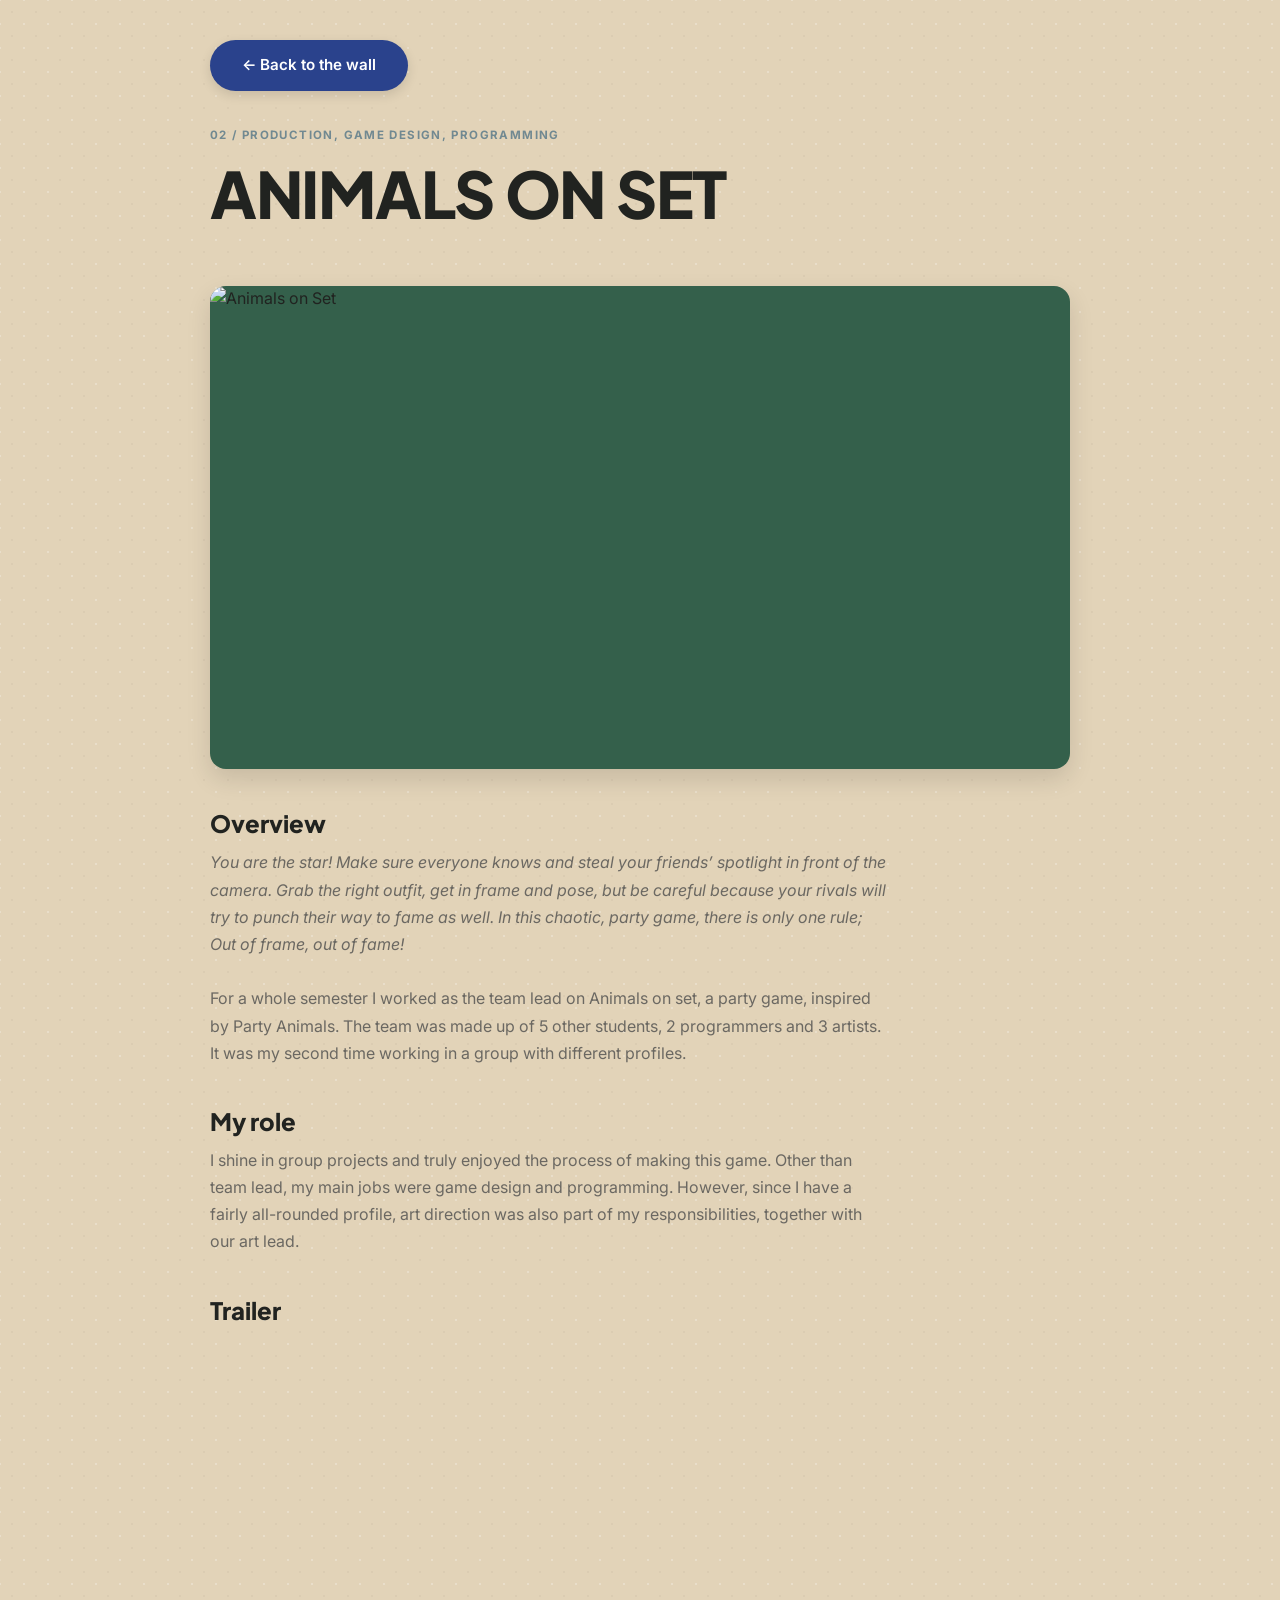
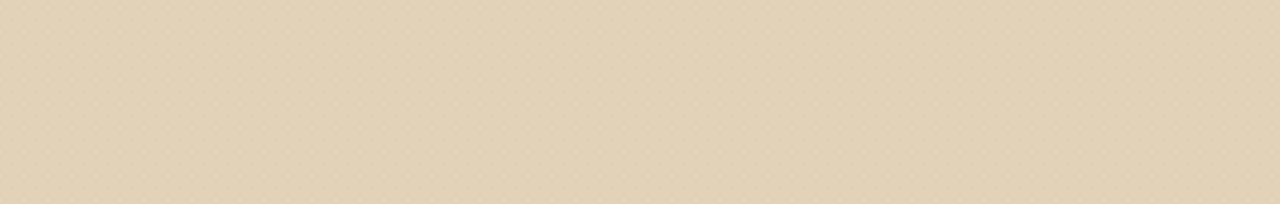
==== animals-on-set.html @ 24623821 "second commit" ====
<!DOCTYPE html>
<html lang="en">
<head>
  <meta charset="UTF-8" />
  <meta name="viewport" content="width=device-width, initial-scale=1.0" />
  <title>ANIMALS ON SET — Nand Kalhofer</title>
  <link rel="preconnect" href="https://fonts.googleapis.com">
  <link rel="preconnect" href="https://fonts.gstatic.com" crossorigin>
  <link href="https://fonts.googleapis.com/css2?family=Inter:wght@400;500;600&family=Plus+Jakarta+Sans:wght@700;800&display=swap" rel="stylesheet">
  <link rel="stylesheet" href="Style.css" />
</head>
<body>
  <main class="main-wrapper project-page">
    <a href="climbing_wall_game_dev_portfolio.html#projects" class="btn btn-teal">&larr; Back to the wall</a>

    <header>
      <span class="section-tag">02 / Production, Game Design, Programming</span>
      <h1 class="hero-title">ANIMALS ON SET</h1>
    </header>

    <div class="page-banner banner-darkgreen">
      <img src="images/AnimalsOnSet_Screenshots/Group13_AnimalsOnSet_02.png" alt="Animals on Set" class="project-img" />
    </div>

    <section class="page-block">
      <h2>Overview</h2>
      <p>
        <i>You are the star! Make sure everyone knows and steal your friends’ spotlight in front of the camera. Grab the right outfit, get in frame and pose, but be careful because your rivals will try to punch their way to fame as well. In this chaotic, party game, there is only one rule; Out of frame, out of fame!</i>
      </p>
      <p><br>For a whole semester I worked as the team lead on Animals on set, a party game, inspired by Party Animals. The team was made up of 5 other students, 2 programmers and 3 artists. It was my second time working in a group with different profiles. </p>
    </section>

    <section class="page-block">
      <h2>My role</h2>
      <p>I shine in group projects and truly enjoyed the process of making this game. Other than team lead, my main jobs were game design and programming. However, since I have a fairly all-rounded profile, art direction was also part of my responsibilities, together with our art lead.</p>
    </section>

    <section class="page-block">
      <h2>Trailer</h2>
      <iframe class="page-video"
        src="https://www.youtube.com/embed/2S03v75N4dM"
        title="ANIMALS ON SET trailer" loading="lazy" allowfullscreen>
      </iframe>
    </section>
  </main>
</body>
</html>
---- Style.css ----
/* ==========================================================================
RESET & CRITICAL SCROLLING FIXES
========================================================================== */

*{
box-sizing: border-box;
margin: 0;
padding: 0;
}

:root {
--bg-color: #E2D3B8;          /* Warm bouldering wall tan background */
--card-bg: rgba(155, 187, 151, 0.5);        /* Off-white paper card color */
--text-primary: #212320;       /* Dark charcoal for high contrast headers */
--text-muted: #6B6862;         /* Muted brown/gray for body text */
--green-hold: #3D7058;        /* Green hold color */
--teal-button: #2a428c;      /* Muted blue/teal action color */
--orange-button: #D86B56;     /* Muted coral orange accent */

/* ROUTE COLOURS: change a route's colour here and it updates everywhere it is used
   (route picker hold, side holds, project cards) */
--route-start:    #212320;   /* Start    (black) */
--route-about:    #2a428c;   /* About    (blue)  */
--route-projects: #3D7058;   /* Projects (green) */
--route-contact:  #D86B56;   /* Contact  (coral) */
--font-heading: 'Plus Jakarta Sans', -apple-system, sans-serif;
--font-body: 'Inter', -apple-system, sans-serif;
}

/* Ensure full natural page scrolling */
html, body {
min-height: 100%;
height: auto !important;
overflow-x: hidden;
overflow-y: auto !important;
background-color: var(--bg-color);
color: var(--text-primary);
font-family: var(--font-body);
line-height: 1.5;
scroll-behavior: smooth;
}

/* Subtle texture pattern */
body {
background-image:
radial-gradient(rgba(0, 0, 0, 0.03) 1px, transparent 0),
radial-gradient(rgba(255, 255, 255, 0.25) 1px, transparent 0);
background-size: 24px 24px;
background-position: 0 0, 12px 12px;
}

.main-wrapper {
max-width: 900px;
margin: 0 auto;
padding: 40px 20px 80px;
display: flex;
flex-direction: column;
gap: 80px;
}

/* ==========================================================================
TYPOGRAPHY & BUTTONS
========================================================================== */
.section-tag {
display: block;
font-family: var(--font-body);
font-size: 0.72rem;
font-weight: 700;
letter-spacing: 0.12em;
text-transform: uppercase;
color: #718991;
margin-bottom: 0.8rem;
}

.section-tag-orange {
color: var(--orange-button);
}

.btn {
display: inline-block;
padding: 14px 32px;
border-radius: 30px;
font-family: var(--font-body);
font-size: 0.95rem;
font-weight: 600;
text-decoration: none;
color: #FFFFFF;
box-shadow: 0 4px 12px rgba(0,0,0,0.12);
transition: transform 0.2s ease, box-shadow 0.2s ease, background-color 0.2s ease;
cursor: pointer;
border: none;
}

.btn-teal {
background-color: var(--teal-button);
}

.btn-teal:hover {
background-color: #4C7782;
transform: translateY(-2px);
box-shadow: 0 6px 16px rgba(0,0,0,0.18);
}

.btn-orange {
background-color: var(--orange-button);
}

.btn-orange:hover {
background-color: #C25743;
transform: translateY(-2px);
box-shadow: 0 6px 16px rgba(0,0,0,0.18);
}

/* ==========================================================================
STICKY ROUTE SELECTOR
========================================================================== */
.route-selector {
position: fixed;
top: 24px;
right: 24px;
background-color: rgba(245, 239, 235, 0.95);
backdrop-filter: blur(8px);
border-radius: 12px;
padding: 16px 20px;
box-shadow: 0 10px 25px rgba(0,0,0,0.1);
z-index: 100;
width: 175px;
border: 1px solid rgba(0,0,0,0.06);
}

.route-header {
font-family: var(--font-heading);
font-size: 0.95rem;
font-weight: 800;
margin-bottom: 12px;
color: var(--text-primary);
}

.route-list {
list-style: none;
}

/* Active chapter item styling */
.route-item {
  display: flex;
  align-items: center;
  gap: 8px;
  font-size: 0.75rem;
  font-weight: 500;
  color: var(--text-muted);
  padding: 6px 10px;
  border-radius: 6px;
  margin-bottom: 4px;
  cursor: pointer;
  transition: all 0.25s ease;
  opacity: 0.5; /* Inactive chapters are dimmed */
}

.route-item:hover {
  opacity: 0.85;
  transform: translateX(3px);
}

.route-item.active {
  opacity: 1;
  font-weight: 700;
  color: var(--text-primary);
  background-color: rgba(0, 0, 0, 0.05); /* Soft highlight box */
  transform: translateX(4px);
}



.route-footer {
font-size: 0.6rem;
font-weight: 700;
letter-spacing: 0.08em;
color: #A09C94;
margin-top: 12px;
border-top: 1px solid #EAE3D9;
padding-top: 8px;
}

/* ==========================================================================
HERO SECTION
========================================================================== */
.hero-section {
padding: 60px 0;
text-align: center;
position: relative;
display: flex;
flex-direction: column;
align-items: center;
border-bottom: 1px solid rgba(0,0,0,0.08);
}

.hero-title {
font-family: var(--font-heading);
font-size: clamp(2.4rem, 5vw, 4rem);
font-weight: 800;
color: var(--text-primary);
max-width: 700px;
line-height: 1.15;
letter-spacing: -0.02em;
margin-bottom: 1.2rem;
}

.hero-subtitle {
font-size: 1.05rem;
color: var(--text-muted);
max-width: 520px;
margin-bottom: 2rem;
line-height: 1.6;
}

.hero-footnote {
font-size: 0.68rem;
font-weight: 700;
letter-spacing: 0.14em;
color: #8B857A;
margin-top: 3rem;
}

/* Floating Holds Positioning */
.hold {
  position: absolute;
  z-index: 2;
}

.hold:hover {
transform: scale(1.1) rotate(5deg);
}

.hold-hero-left {
width: 80px;
height: 80px;
left: 2%;
top: 15%;
transform: rotate(-15deg);
}

.hold-hero-right {
width: 90px;
height: 90px;
right: 2%;
bottom: 15%;
transform: rotate(20deg);
}

/* ==========================================================================
ABOUT SECTION
========================================================================== */

.about-title {
font-family: var(--font-heading);
font-size: clamp(2rem, 4vw, 3.2rem);
font-weight: 800;
color: var(--text-primary);
line-height: 1.15;
margin-bottom: 1.2rem;
letter-spacing: -0.02em;
}

.about-text {
font-size: 1.05rem;
color: var(--text-muted);
line-height: 1.7;
max-width: 680px;
}


/* ==========================================================================
   CHAPTER SECTION & SIDEBAR LAYOUT
   ========================================================================== */
.chapter-section {
  width: 100%;   /* same width for every chapter, so their left edges line up */
  display: flex;
  align-items: flex-start;
  gap: 40px;
  position: relative;
  padding: 80px 40px;
  max-width: 1200px;
  margin: 0 auto;
  border-bottom: 2px solid #D3C4A9;
}

.chapter-sidebar {
  width: 60px;
  flex-shrink: 0;
  position: relative;
  height: 100%;
  
}

.chapter-sticky-wrapper {
  position: sticky;
  top: 80px;
  display: flex;
  flex-direction: column;
  align-items: flex-start;
}

.chapter-num {
  font-family: var(--font-heading);
  font-size: 0.85rem;
  font-weight: 800;
  color: var(--text-primary);
  margin-bottom: 8px;
}

.chapter-vertical-label {
  font-family: var(--font-heading);
  font-size: 1.4rem;
  font-weight: 800;
  color: var(--text-primary);
  writing-mode: vertical-rl;
  -webkit-writing-mode: vertical-rl;
  text-transform: uppercase;
  letter-spacing: 0.1em;
  margin: 0;
  white-space: nowrap;
}

.chapter-content {
  position: relative;
  flex: 1;
  min-width: 0;
}

.hold-about-top {
  position: absolute;
  right: 20px;
  top: 60px;
  width: 80px;
  height: 80px;
  pointer-events: none;
}

/* ==========================================================================
PROJECTS WALL & STAGGERED LAYOUT
========================================================================== */


.projects-title {
font-family: var(--font-heading);
font-size: clamp(2rem, 4vw, 3.2rem);
font-weight: 800;
color: var(--text-primary);
letter-spacing: -0.02em;
}

.wall-grid {
display: flex;
flex-direction: column;
gap: 30px;
}

.grid-row {
display: flex;
width: 100%;
}

.row-start {
justify-content: flex-start;
}

.row-end {
justify-content: flex-end;
}

/* Project Cards */
.project-card {
width: 100%;
max-width: 580px;
background-color: var(--card-bg);
border-radius: 16px;
padding: 22px;
box-shadow: 0 10px 25px rgba(0,0,0,0.08);
cursor: pointer;
transition: transform 0.35s cubic-bezier(0.16, 1, 0.3, 1), box-shadow 0.35s ease;
border: 1px solid rgba(0,0,0,0.04);
}

.project-card:hover {
transform: scale(1.02) translateY(-4px) !important;
box-shadow: 0 18px 35px rgba(0,0,0,0.14);
}

.card-tilt-left {
transform: rotate(-1.5deg);
}

.card-tilt-right {
transform: rotate(1.5deg);
}

.project-banner {
  width: 100%;
  height: auto;
  aspect-ratio: 16 / 9; /* Maintains a consistent aspect ratio */
  border-radius: 8px;
  overflow: hidden; /* Clips image overflow to respect rounded corners */
  background-color: #3D7058; /* Fallback color while image loads */
}

/* Image scaling and fit */
.project-img {
  max-height: 100%; 
  width: auto;
  object-fit: cover; /* Ensures the image fills the banner without stretching */
  display: block;
  transition: transform 0.3s ease;
}

/* Subtle zoom effect when hovering over a card */
.project-card:hover .project-img {
  transform: scale(1.05);
}

.banner-green { background-color: #3D7058; }
.banner-darkgreen { background-color: #34604B; }
.banner-deepgreen { background-color: #2D5442; }
.banner-darkestgreen { background-color: #28493A; }

.banner-text {
font-family: var(--font-heading);
font-size: clamp(1.2rem, 3vw, 1.8rem);
font-weight: 800;
color: #FFFFFF;
letter-spacing: 0.04em;
text-transform: uppercase;
}

.project-tag {
font-size: 0.68rem;
font-weight: 700;
letter-spacing: 0.1em;
color: #8C8880;
display: block;
margin-bottom: 4px;
}

.project-name {
font-family: var(--font-heading);
font-size: 1.4rem;
font-weight: 800;
color: var(--text-primary);
margin-bottom: 6px;
}

.project-desc {
font-size: 0.9rem;
color: var(--text-muted);
line-height: 1.5;
}

/* Inline Hold Spacers between rows */
.hold-spacer {
display: flex;
width: 100%;
padding: 10px 40px;
}

.flex-start { justify-content: flex-start; }
.flex-center { justify-content: center; }
.flex-end { justify-content: flex-end; }

.hold-inline {
width: 65px;
height: 65px;
filter: drop-shadow(2px 4px 5px rgba(0,0,0,0.15));
transition: transform 0.3s ease;
cursor: pointer;
}

.hold-inline:hover {
transform: scale(1.15) rotate(6deg);
}

/* ==========================================================================
CONTACT SECTION
========================================================================== */

.hold-contact {
margin-bottom: 16px;
}

.contact-title {
font-family: var(--font-heading);
font-size: clamp(2rem, 4vw, 3.2rem);
font-weight: 800;
color: var(--text-primary);
margin-bottom: 0.8rem;
letter-spacing: -0.02em;
max-width: 550px;
}

.contact-desc {
font-size: 0.95rem;
color: var(--text-muted);
margin-bottom: 2rem;
}

/* ==========================================================================
   RESPONSIVE LAYOUT (MOBILE ADJUSTMENTS)
   ========================================================================== */
@media (max-width: 820px) {
  .route-selector {
    position: static;
    margin: 0 auto 30px;
    width: 100%;
    max-width: 350px;
  }

  .hold-hero-left, .hold-hero-right, .hold-about-top {
    display: none;
  }

  .card-tilt-left, .card-tilt-right {
    transform: none;
  }
}

/* Responsive adjustment for small screens (Stacked chapters on mobile) */
@media (max-width: 768px) {
  .chapter-section {
    flex-direction: column; /* Stack the sidebar above content on small screens */
    gap: 20px;
    padding: 40px 20px;
  }

  .chapter-sidebar {
    width: 100%;
    height: auto;
  }

  .chapter-sticky-wrapper {
    position: static; /* Disable sticky pinning on mobile */
    flex-direction: row;
    align-items: center;
    gap: 12px;
  }

  .chapter-vertical-label {
    writing-mode: horizontal-tb; /* Switch back to standard horizontal text on mobile */
    -webkit-writing-mode: horizontal-tb;
    font-size: 1.2rem;
  }
}

/* ==========================================================================
   FOLD-OUT CHAPTERS (About & Projects)
   Content stays hidden until the toggle is pressed, then grows upward
   from the button.
   ========================================================================== */
html { overflow-anchor: none; } /* the script keeps the button pinned instead */

.reveal {
  display: grid;
  grid-template-rows: 0fr;
  transition: grid-template-rows 0.8s cubic-bezier(0.16, 1, 0.3, 1);
}

.reveal.open { grid-template-rows: 1fr; }

.reveal-clip {
  min-height: 0;
  overflow: hidden;
  margin: 0 -16px 0 calc(-1 * var(--left-space, 48px));            /* room for card shadows without shifting layout */
  visibility: hidden;         /* hidden content can't be tabbed to */
  transition: visibility 0s linear 0.8s;
}

.reveal.open .reveal-clip {
  visibility: visible;
  transition-delay: 0s;
}

.reveal-inner {
  padding: 0 16px 40px var(--left-space, 48px);
  position: relative;
  min-height: 220px;
  opacity: 0;
  transform: translateY(60px);
  transition: opacity 0.5s ease, transform 0.8s cubic-bezier(0.16, 1, 0.3, 1);
}

.reveal.open .reveal-inner {
  opacity: 1;
  transform: translateY(0);
  transition-delay: 0.1s;
}

/* Hold-shaped toggle with waypoint pins either side. Colour = the chapter's --route */
.route-marker {
  position: relative;
  width: 68px;
  margin: 0 auto 1.2rem;
  color: var(--route);
}


.reveal-toggle {
  display: block;
  padding: 0;
  background: none;
  border: none;
  color: inherit;
  line-height: 0;
  cursor: pointer;
  filter: drop-shadow(2px 4px 5px rgba(0, 0, 0, 0.22));
  transition: transform 0.3s cubic-bezier(0.16, 1, 0.3, 1);
}

.reveal-toggle svg { width: 68px; height: 68px; }

.reveal-toggle .chev {
  fill: none;
  stroke: #FFFFFF;
  stroke-width: 8;
  stroke-linecap: round;
  stroke-linejoin: round;
  transform-box: fill-box;
  transform-origin: center;
  transition: transform 0.5s cubic-bezier(0.16, 1, 0.3, 1);
}

.reveal-toggle:hover { transform: scale(1.06); }
.reveal-toggle:focus-visible { outline: 3px solid currentColor; outline-offset: 4px; border-radius: 50%; }
.reveal-toggle.is-open .chev { transform: rotate(180deg); }

/* Two pointers on the left, tips touching the hold (like route tape beside a hold).
   left/top = where the tip sits; the pin rotates around its tip. */
.pointer {
  position: absolute;
  width: 18px;
  height: 24px;
  margin: -24px 0 0 -9px;          /* puts the tip (bottom centre) on left/top */
  transform-origin: 9px 24px;
  fill: currentColor;
  filter: drop-shadow(1px 2px 2px rgba(0, 0, 0, 0.2));
}

.pointer-top    { left: 10px; top: 22px; transform: rotate(-62deg); }   /* points down-right at the hold */
.pointer-bottom { left: 10px; top: 46px; transform: rotate(-118deg); }  /* points up-right at the hold */

@media (prefers-reduced-motion: reduce) {
  .reveal, .reveal-clip, .reveal-inner, .reveal-toggle, .reveal-toggle .chev { transition: none !important; }
}

/* Always-visible summary, sitting below the arrow */
.reveal-summary {
  max-width: 560px;
}

.reveal-summary p {
  font-size: 1.05rem;
  line-height: 1.6;
  color: var(--text-muted);
}

/* ==========================================================================
   SIDE HOLDS: a column of differently shaped holds left of each chapter.
   Inside the fold-out panels they retract with the content.
   ========================================================================== */
.side-holds {
  position: absolute;
  top: 0;
  bottom: 40px;      /* matches the panel's bottom padding */
  left: 0;
  width: var(--left-space, 48px);
  pointer-events: none;
}

.side-holds.outside { left: calc(-1 * var(--left-space, 48px)); bottom: 0; }

.holds-blue   { color: var(--route-about); }
.holds-green  { color: var(--route-projects); }
.holds-orange { color: var(--route-contact); }

.lhold {
  position: absolute;
  left: calc(var(--free, 0px) * var(--x, 0));
  pointer-events: auto;
  transform: rotate(var(--r, 0deg));
  filter: drop-shadow(2px 4px 4px rgba(0,0,0,0.18));
  transition: transform 0.3s ease;
}

.lhold:hover { transform: rotate(calc(var(--r, 0deg) + 8deg)) scale(1.12); }


@media (max-width: 768px) {
  .side-holds { display: none; }
}

/* Project cards are links to their own pages */
a.project-card {
  display: block;
  color: inherit;
  text-decoration: none;
}

a.project-card:focus-visible {
  outline: 3px solid var(--teal-button);
  outline-offset: 4px;
}

/* ==========================================================================
   PROJECT DETAIL PAGES (projects/*.html)
   ========================================================================== */
.project-page { align-items: flex-start; gap: 36px; }

.page-banner {
  display: flex;
  align-items: center;
  justify-content: center;
  width: 100%;
  aspect-ratio: 16 / 9;
  border-radius: 16px;
  overflow: hidden;
  box-shadow: 0 10px 25px rgba(0,0,0,0.12);
}

.page-banner img { width: 100%; height: 100%; object-fit: cover; display: block; }

.page-block { width: 100%; max-width: 680px; }
.page-block h2 { font-family: var(--font-heading); font-size: 1.5rem; font-weight: 800; margin-bottom: 0.5rem; }
.page-block p { color: var(--text-muted); line-height: 1.7; }
.page-block video { width: 100%; height: 100%; object-fit: cover; display: block; }
.page-video { width: 100%; aspect-ratio: 16 / 9; border: 0; border-radius: 16px; }
.project-page .hero-title { text-align: left; }

.project-card .project-name { color: var(--text-muted); }
.project-card .project-tag  { color: rgba(33, 49, 38, 0.7); }
.project-card .project-desc { color: var(--text-muted); }

/* keeps the green banner readable against the green card */
.project-banner { border: 2px solid rgba(255, 255, 255, 0.22); }

/* Route picker: one hold per route, coloured from the --route-* variables */
.route-item[data-section="hero"]     { --c: var(--route-start); }
.route-item[data-section="about"]    { --c: var(--route-about); }
.route-item[data-section="projects"] { --c: var(--route-projects); }
.route-item[data-section="contact"]  { --c: var(--route-contact); }

.route-hold {
  width: 22px;
  height: 22px;
  flex-shrink: 0;
  color: var(--c);
  filter: drop-shadow(1px 2px 2px rgba(0, 0, 0, 0.2));
  transition: transform 0.3s ease;
}

.route-item.active .route-hold { transform: scale(1.25) rotate(-8deg); }

/* Keep the route holds at full colour; only the labels dim when inactive */
.route-item,
.route-item:hover,
.route-item.active { opacity: 1; }

.route-item .route-label { opacity: 0.5; transition: opacity 0.25s ease; }
.route-item:hover .route-label { opacity: 0.85; }
.route-item.active .route-label { opacity: 1; }

/* ==========================================================================
   ROUTE COLOURS FOR BUTTONS & LINES
   Each chapter picks up its colour from the --route-* variables in :root.
   ========================================================================== */
#hero     { --route: var(--route-start); }
#about    { --route: var(--route-about); }
#projects { --route: var(--route-projects); }
#contact  { --route: var(--route-contact); }


/* every button inside a chapter */
#hero .btn, #contact .btn {
  background-color: var(--route);
}

#hero .btn:hover, #contact .btn:hover {
  background-color: var(--route);
  filter: brightness(0.88);
}

/* ==========================================================================
   SKILLS (About chapter) - chips use the About route colour via --route
   ========================================================================== */
.skills { margin-bottom: 2.5rem; }

.skill-list {
  list-style: none;
  display: flex;
  flex-wrap: wrap;
  gap: 10px;
}

.skill {
  display: inline-flex;
  align-items: center;
  gap: 8px;
  padding: 8px 16px;
  border-radius: 999px;
  font-size: 0.85rem;
  font-weight: 600;
  color: var(--text-primary);
  background-color: color-mix(in srgb, var(--route) 16%, transparent);
  border: 1.5px solid color-mix(in srgb, var(--route) 55%, transparent);
  transition: transform 0.2s ease, background-color 0.2s ease;
}

/* small dot in front, like a bolt hole */
.skill::before {
  content: "";
  width: 8px;
  height: 8px;
  border-radius: 50%;
  background-color: var(--route);
}

.skill:hover {
  transform: translateY(-2px) rotate(-1deg);
  background-color: color-mix(in srgb, var(--route) 28%, transparent);
}

/* main skills: filled chips */
.skill-main {
  background-color: var(--route);
  border-color: var(--route);
  color: #FFFFFF;
}

.skill-main::before { background-color: #FFFFFF; }
.skill-main:hover   { background-color: var(--route); filter: brightness(0.9); }
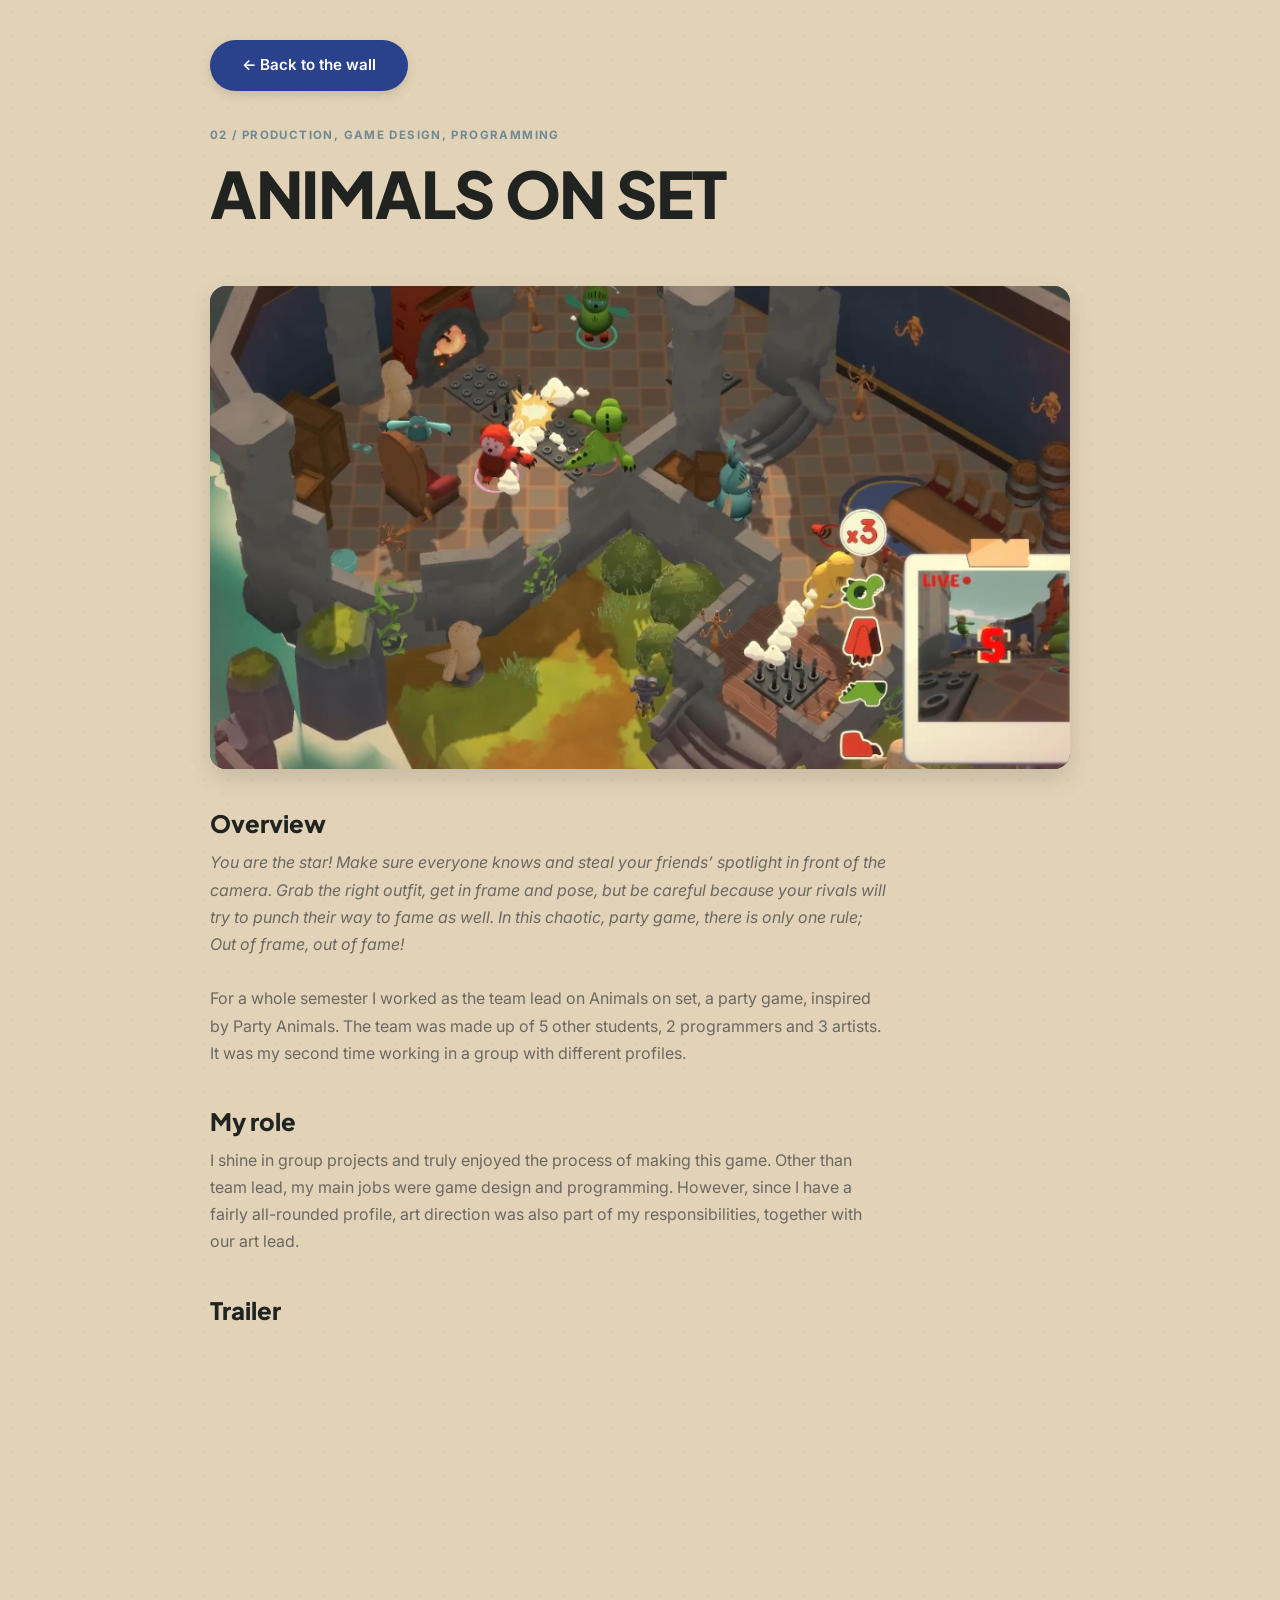
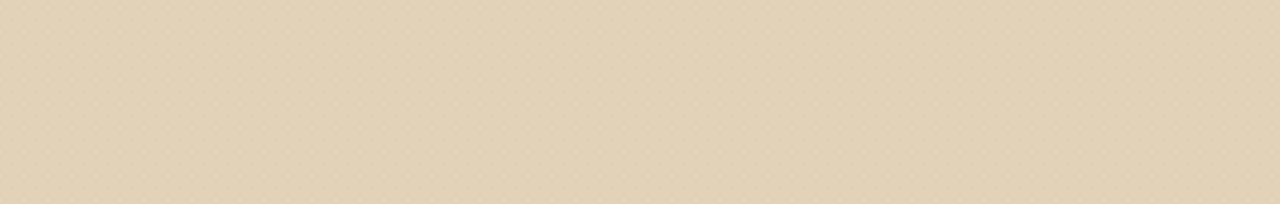
==== commit 6c226e00: "last proj start" ====
--- a/animals-on-set.html
+++ b/animals-on-set.html
@@ -7,19 +7,19 @@
   <link rel="preconnect" href="https://fonts.googleapis.com">
   <link rel="preconnect" href="https://fonts.gstatic.com" crossorigin>
   <link href="https://fonts.googleapis.com/css2?family=Inter:wght@400;500;600&family=Plus+Jakarta+Sans:wght@700;800&display=swap" rel="stylesheet">
-  <link rel="stylesheet" href="Style.css" />
+  <link rel="stylesheet" href="style.css" />
 </head>
 <body>
   <main class="main-wrapper project-page">
-    <a href="climbing_wall_game_dev_portfolio.html#projects" class="btn btn-teal">&larr; Back to the wall</a>
-
+    <a href="index.html#projects" class="btn btn-teal">&larr; Back to the wall</a>
+    
     <header>
       <span class="section-tag">02 / Production, Game Design, Programming</span>
       <h1 class="hero-title">ANIMALS ON SET</h1>
     </header>
 
     <div class="page-banner banner-darkgreen">
-      <img src="images/AnimalsOnSet_Screenshots/Group13_AnimalsOnSet_02.png" alt="Animals on Set" class="project-img" />
+      <img src="https://nandkalhofer.github.io/NandKalhoferGameDevelopment/images/AnimalsOnSet_Screenshots/Group13_AnimalsOnSet_02.png" alt="Animals on Set" class="project-img" />
     </div>
 
     <section class="page-block">
--- a/style.css
+++ b/style.css
@@ -0,0 +1,873 @@
+/* ==========================================================================
+RESET & CRITICAL SCROLLING FIXES
+========================================================================== */
+
+*{
+box-sizing: border-box;
+margin: 0;
+padding: 0;
+}
+
+:root {
+--bg-color: #E2D3B8;          /* Warm bouldering wall tan background */
+--card-bg: rgba(155, 187, 151, 0.5);        /* Off-white paper card color */
+--text-primary: #212320;       /* Dark charcoal for high contrast headers */
+--text-muted: #6B6862;         /* Muted brown/gray for body text */
+--green-hold: #3D7058;        /* Green hold color */
+--teal-button: #2a428c;      /* Muted blue/teal action color */
+--orange-button: #D86B56;     /* Muted coral orange accent */
+
+/* ROUTE COLOURS: change a route's colour here and it updates everywhere it is used
+   (route picker hold, side holds, project cards) */
+--route-start:    #212320;   /* Start    (black) */
+--route-about:    #2a428c;   /* About    (blue)  */
+--route-projects: #3D7058;   /* Projects (green) */
+--route-contact:  #D86B56;   /* Contact  (coral) */
+--font-heading: 'Plus Jakarta Sans', -apple-system, sans-serif;
+--font-body: 'Inter', -apple-system, sans-serif;
+}
+
+/* Ensure full natural page scrolling */
+html, body {
+min-height: 100%;
+height: auto !important;
+overflow-x: hidden;
+overflow-y: auto !important;
+background-color: var(--bg-color);
+color: var(--text-primary);
+font-family: var(--font-body);
+line-height: 1.5;
+scroll-behavior: smooth;
+}
+
+/* Subtle texture pattern */
+body {
+background-image:
+radial-gradient(rgba(0, 0, 0, 0.03) 1px, transparent 0),
+radial-gradient(rgba(255, 255, 255, 0.25) 1px, transparent 0);
+background-size: 24px 24px;
+background-position: 0 0, 12px 12px;
+}
+
+.main-wrapper {
+max-width: 900px;
+margin: 0 auto;
+padding: 40px 20px 80px;
+display: flex;
+flex-direction: column;
+gap: 80px;
+}
+
+/* ==========================================================================
+TYPOGRAPHY & BUTTONS
+========================================================================== */
+.section-tag {
+display: block;
+font-family: var(--font-body);
+font-size: 0.72rem;
+font-weight: 700;
+letter-spacing: 0.12em;
+text-transform: uppercase;
+color: #718991;
+margin-bottom: 0.8rem;
+}
+
+.section-tag-orange {
+color: var(--orange-button);
+}
+
+.btn {
+display: inline-block;
+padding: 14px 32px;
+border-radius: 30px;
+font-family: var(--font-body);
+font-size: 0.95rem;
+font-weight: 600;
+text-decoration: none;
+color: #FFFFFF;
+box-shadow: 0 4px 12px rgba(0,0,0,0.12);
+transition: transform 0.2s ease, box-shadow 0.2s ease, background-color 0.2s ease;
+cursor: pointer;
+border: none;
+}
+
+.btn-teal {
+background-color: var(--teal-button);
+}
+
+.btn-teal:hover {
+background-color: #4C7782;
+transform: translateY(-2px);
+box-shadow: 0 6px 16px rgba(0,0,0,0.18);
+}
+
+
+/* ==========================================================================
+STICKY ROUTE SELECTOR
+========================================================================== */
+.route-selector {
+position: fixed;
+top: 24px;
+right: 24px;
+background-color: rgba(245, 239, 235, 0.95);
+backdrop-filter: blur(8px);
+border-radius: 12px;
+padding: 16px 20px;
+box-shadow: 0 10px 25px rgba(0,0,0,0.1);
+z-index: 100;
+width: 175px;
+border: 1px solid rgba(0,0,0,0.06);
+}
+
+.route-header {
+font-family: var(--font-heading);
+font-size: 0.95rem;
+font-weight: 800;
+margin-bottom: 12px;
+color: var(--text-primary);
+}
+
+.route-list {
+list-style: none;
+}
+
+/* Active chapter item styling */
+.route-item {
+  display: flex;
+  align-items: center;
+  gap: 8px;
+  font-size: 0.75rem;
+  font-weight: 500;
+  color: var(--text-muted);
+  padding: 6px 10px;
+  border-radius: 6px;
+  margin-bottom: 4px;
+  cursor: pointer;
+  transition: all 0.25s ease;
+  opacity: 0.5; /* Inactive chapters are dimmed */
+}
+
+.route-item:hover {
+  opacity: 0.85;
+  transform: translateX(3px);
+}
+
+.route-item.active {
+  opacity: 1;
+  font-weight: 700;
+  color: var(--text-primary);
+  background-color: rgba(0, 0, 0, 0.05); /* Soft highlight box */
+  transform: translateX(4px);
+}
+
+
+
+.route-footer {
+font-size: 0.6rem;
+font-weight: 700;
+letter-spacing: 0.08em;
+color: #A09C94;
+margin-top: 12px;
+border-top: 1px solid #EAE3D9;
+padding-top: 8px;
+}
+
+/* ==========================================================================
+HERO SECTION
+========================================================================== */
+.hero-section {
+padding: 60px 0;
+min-height: 100dvh;
+justify-content: center;
+text-align: center;
+position: relative;
+display: flex;
+flex-direction: column;
+align-items: center;
+}
+
+.hero-title {
+font-family: var(--font-heading);
+font-size: clamp(2.4rem, 5vw, 4rem);
+font-weight: 800;
+color: var(--text-primary);
+max-width: 700px;
+line-height: 1.15;
+letter-spacing: -0.02em;
+margin-bottom: 1.2rem;
+}
+
+.hero-subtitle {
+font-size: 1.05rem;
+color: var(--text-muted);
+max-width: 520px;
+margin-bottom: 2rem;
+line-height: 1.6;
+}
+
+.hero-footnote {
+font-size: 0.68rem;
+font-weight: 700;
+letter-spacing: 0.14em;
+color: #8B857A;
+margin-top: 3rem;
+}
+
+/* Floating Holds Positioning */
+.hold {
+  position: absolute;
+  z-index: 2;
+}
+
+.hold:hover {
+transform: scale(1.1) rotate(5deg);
+}
+
+.hold-hero-left {
+width: 80px;
+height: 80px;
+left: 2%;
+top: 15%;
+transform: rotate(-15deg);
+}
+
+.hold-hero-right {
+width: 90px;
+height: 90px;
+right: 2%;
+bottom: 15%;
+transform: rotate(20deg);
+}
+
+/* ==========================================================================
+ABOUT SECTION
+========================================================================== */
+
+.about-title {
+font-family: var(--font-heading);
+font-size: clamp(2rem, 4vw, 3.2rem);
+font-weight: 800;
+color: var(--text-primary);
+line-height: 1.15;
+margin-bottom: 1.2rem;
+letter-spacing: -0.02em;
+}
+
+.about-text {
+font-size: 1.05rem;
+color: var(--text-muted);
+line-height: 1.7;
+max-width: 680px;
+}
+
+
+/* ==========================================================================
+   CHAPTER SECTION & SIDEBAR LAYOUT
+   ========================================================================== */
+.chapter-section {
+  width: 100%;   /* same width for every chapter, so their left edges line up */
+  display: flex;
+  align-items: flex-start;
+  gap: 40px;
+  position: relative;
+  padding: 80px 40px;
+  max-width: 1200px;
+  margin: 0 auto;
+  border-bottom: 2px solid #D3C4A9;
+}
+
+.chapter-sidebar {
+  width: 60px;
+  flex-shrink: 0;
+  position: relative;
+  height: 100%;
+  
+}
+
+.chapter-sticky-wrapper {
+  position: sticky;
+  top: 80px;
+  display: flex;
+  flex-direction: column;
+  align-items: flex-start;
+}
+
+.chapter-num {
+  font-family: var(--font-heading);
+  font-size: 0.85rem;
+  font-weight: 800;
+  color: var(--text-primary);
+  margin-bottom: 8px;
+}
+
+.chapter-vertical-label {
+  font-family: var(--font-heading);
+  font-size: 1.4rem;
+  font-weight: 800;
+  color: var(--text-primary);
+  writing-mode: vertical-rl;
+  -webkit-writing-mode: vertical-rl;
+  text-transform: uppercase;
+  letter-spacing: 0.1em;
+  margin: 0;
+  white-space: nowrap;
+}
+
+.chapter-content {
+  position: relative;
+  flex: 1;
+  min-width: 0;
+}
+
+.hold-about-top {
+  position: absolute;
+  right: 20px;
+  top: 60px;
+  width: 80px;
+  height: 80px;
+  pointer-events: none;
+}
+
+/* ==========================================================================
+PROJECTS WALL & STAGGERED LAYOUT
+========================================================================== */
+
+
+.projects-title {
+font-family: var(--font-heading);
+font-size: clamp(2rem, 4vw, 3.2rem);
+font-weight: 800;
+color: var(--text-primary);
+letter-spacing: -0.02em;
+}
+
+.wall-grid {
+display: flex;
+flex-direction: column;
+gap: 30px;
+}
+
+.grid-row {
+display: flex;
+width: 100%;
+}
+
+.row-start {
+justify-content: flex-start;
+}
+
+.row-end {
+justify-content: flex-end;
+}
+
+/* Project Cards */
+.project-card {
+width: 100%;
+max-width: 580px;
+background-color: var(--card-bg);
+border-radius: 16px;
+padding: 22px;
+box-shadow: 0 10px 25px rgba(0,0,0,0.08);
+cursor: pointer;
+transition: transform 0.35s cubic-bezier(0.16, 1, 0.3, 1), box-shadow 0.35s ease;
+border: 1px solid rgba(0,0,0,0.04);
+}
+
+.project-card:hover {
+transform: scale(1.02) translateY(-4px) !important;
+box-shadow: 0 18px 35px rgba(0,0,0,0.14);
+}
+
+.card-tilt-left {
+transform: rotate(-1.5deg);
+}
+
+.card-tilt-right {
+transform: rotate(1.5deg);
+}
+
+.project-banner {
+  width: 100%;
+  height: auto;
+  aspect-ratio: 16 / 9; /* Maintains a consistent aspect ratio */
+  border-radius: 8px;
+  overflow: hidden; /* Clips image overflow to respect rounded corners */
+  background-color: #3D7058; /* Fallback color while image loads */
+}
+
+/* Image scaling and fit */
+.project-img {
+  max-height: 100%; 
+  width: auto;
+  object-fit: cover; /* Ensures the image fills the banner without stretching */
+  display: block;
+  transition: transform 0.3s ease;
+}
+
+/* Subtle zoom effect when hovering over a card */
+.project-card:hover .project-img {
+  transform: scale(1.05);
+}
+
+.banner-green { background-color: #3D7058; }
+.banner-darkgreen { background-color: #34604B; }
+.banner-deepgreen { background-color: #2D5442; }
+.banner-darkestgreen { background-color: #28493A; }
+
+.banner-text {
+font-family: var(--font-heading);
+font-size: clamp(1.2rem, 3vw, 1.8rem);
+font-weight: 800;
+color: #FFFFFF;
+letter-spacing: 0.04em;
+text-transform: uppercase;
+}
+
+.project-tag {
+font-size: 0.68rem;
+font-weight: 700;
+letter-spacing: 0.1em;
+color: #8C8880;
+display: block;
+margin-bottom: 4px;
+}
+
+.project-name {
+font-family: var(--font-heading);
+font-size: 1.4rem;
+font-weight: 800;
+color: var(--text-primary);
+margin-bottom: 6px;
+}
+
+.project-desc {
+font-size: 0.9rem;
+color: var(--text-muted);
+line-height: 1.5;
+}
+
+/* Inline Hold Spacers between rows */
+.hold-spacer {
+display: flex;
+width: 100%;
+padding: 10px 40px;
+}
+
+.flex-start { justify-content: flex-start; }
+.flex-center { justify-content: center; }
+.flex-end { justify-content: flex-end; }
+
+.hold-inline {
+width: 65px;
+height: 65px;
+filter: drop-shadow(2px 4px 5px rgba(0,0,0,0.15));
+transition: transform 0.3s ease;
+cursor: pointer;
+}
+
+.hold-inline:hover {
+transform: scale(1.15) rotate(6deg);
+}
+
+/* ==========================================================================
+CONTACT SECTION
+========================================================================== */
+
+.hold-contact {
+margin-bottom: 16px;
+}
+
+.contact-title {
+font-family: var(--font-heading);
+font-size: clamp(2rem, 4vw, 3.2rem);
+font-weight: 800;
+color: var(--text-primary);
+margin-bottom: 0.8rem;
+letter-spacing: -0.02em;
+max-width: 550px;
+}
+
+.contact-desc {
+font-size: 0.95rem;
+color: var(--text-muted);
+margin-bottom: 2rem;
+}
+
+/* ==========================================================================
+   RESPONSIVE LAYOUT (MOBILE ADJUSTMENTS)
+   ========================================================================== */
+@media (max-width: 820px) {
+  .route-selector {
+    position: static;
+    margin: 0 auto 30px;
+    width: 100%;
+    max-width: 350px;
+  }
+
+  .hold-hero-left, .hold-hero-right, .hold-about-top {
+    display: none;
+  }
+
+  .card-tilt-left, .card-tilt-right {
+    transform: none;
+  }
+}
+
+/* Responsive adjustment for small screens (Stacked chapters on mobile) */
+@media (max-width: 768px) {
+  .chapter-section {
+    flex-direction: column; /* Stack the sidebar above content on small screens */
+    gap: 20px;
+    padding: 40px 20px;
+  }
+
+  .chapter-sidebar {
+    width: 100%;
+    height: auto;
+  }
+
+  .chapter-sticky-wrapper {
+    position: static; /* Disable sticky pinning on mobile */
+    flex-direction: row;
+    align-items: center;
+    gap: 12px;
+  }
+
+  .chapter-vertical-label {
+    writing-mode: horizontal-tb; /* Switch back to standard horizontal text on mobile */
+    -webkit-writing-mode: horizontal-tb;
+    font-size: 1.2rem;
+  }
+}
+
+/* ==========================================================================
+   FOLD-OUT CHAPTERS (About & Projects)
+   Content stays hidden until the toggle is pressed, then grows upward
+   from the button.
+   ========================================================================== */
+html { overflow-anchor: none; } /* the script keeps the button pinned instead */
+
+.reveal {
+  display: grid;
+  grid-template-rows: 0fr;
+  transition: grid-template-rows 0.8s cubic-bezier(0.16, 1, 0.3, 1);
+}
+
+.reveal.open { grid-template-rows: 1fr; }
+
+.reveal-clip {
+  min-height: 0;
+  overflow: hidden;
+  margin: 0 -16px 0 calc(-1 * var(--left-space, 48px));            /* room for card shadows without shifting layout */
+  visibility: hidden;         /* hidden content can't be tabbed to */
+  transition: visibility 0s linear 0.8s;
+}
+
+.reveal.open .reveal-clip {
+  visibility: visible;
+  transition-delay: 0s;
+}
+
+.reveal-inner {
+  padding: 0 16px 40px var(--left-space, 48px);
+  position: relative;
+  min-height: 220px;
+  opacity: 0;
+  transform: translateY(60px);
+  transition: opacity 0.5s ease, transform 0.8s cubic-bezier(0.16, 1, 0.3, 1);
+}
+
+.reveal.open .reveal-inner {
+  opacity: 1;
+  transform: translateY(0);
+  transition-delay: 0.1s;
+}
+
+/* Hold-shaped toggle with waypoint pins either side. Colour = the chapter's --route */
+.route-marker {
+  position: relative;
+  width: 68px;
+  margin: 0 auto 1.2rem;
+  color: var(--route);
+}
+
+
+.reveal-toggle {
+  display: block;
+  padding: 0;
+  background: none;
+  border: none;
+  color: inherit;
+  line-height: 0;
+  cursor: pointer;
+  filter: drop-shadow(2px 4px 5px rgba(0, 0, 0, 0.22));
+  transition: transform 0.3s cubic-bezier(0.16, 1, 0.3, 1);
+}
+
+.reveal-toggle svg { width: 68px; height: 68px; }
+
+.reveal-toggle .chev {
+  fill: none;
+  stroke: #FFFFFF;
+  stroke-width: 8;
+  stroke-linecap: round;
+  stroke-linejoin: round;
+  transform-box: fill-box;
+  transform-origin: center;
+  transition: transform 0.5s cubic-bezier(0.16, 1, 0.3, 1);
+}
+
+.reveal-toggle:hover { transform: scale(1.06); }
+.reveal-toggle:focus-visible { outline: 3px solid currentColor; outline-offset: 4px; border-radius: 50%; }
+.reveal-toggle.is-open .chev { transform: rotate(180deg); }
+
+/* Two pointers on the left, tips touching the hold (like route tape beside a hold).
+   left/top = where the tip sits; the pin rotates around its tip. */
+.pointer {
+  position: absolute;
+  width: 18px;
+  height: 24px;
+  margin: -24px 0 0 -9px;          /* puts the tip (bottom centre) on left/top */
+  transform-origin: 9px 24px;
+  fill: currentColor;
+  filter: drop-shadow(1px 2px 2px rgba(0, 0, 0, 0.2));
+}
+
+.pointer-top    { left: 10px; top: 22px; transform: rotate(-62deg); }   /* points down-right at the hold */
+.pointer-bottom { left: 10px; top: 46px; transform: rotate(-118deg); }  /* points up-right at the hold */
+
+@media (prefers-reduced-motion: reduce) {
+  .reveal, .reveal-clip, .reveal-inner, .reveal-toggle, .reveal-toggle .chev { transition: none !important; }
+}
+
+/* Always-visible summary, sitting below the arrow */
+.reveal-summary {
+  max-width: 560px;
+}
+
+.reveal-summary p {
+  font-size: 1.05rem;
+  line-height: 1.6;
+  color: var(--text-muted);
+}
+
+/* ==========================================================================
+   SIDE HOLDS: a column of differently shaped holds left of each chapter.
+   Inside the fold-out panels they retract with the content.
+   ========================================================================== */
+.side-holds {
+  position: absolute;
+  top: 0;
+  bottom: 40px;      /* matches the panel's bottom padding */
+  left: 0;
+  width: var(--left-space, 48px);
+  pointer-events: none;
+}
+
+.side-holds.outside { left: calc(-1 * var(--left-space, 48px)); bottom: 0; }
+
+.holds-blue   { color: var(--route-about); }
+.holds-green  { color: var(--route-projects); }
+.holds-orange { color: var(--route-contact); }
+
+.lhold {
+  position: absolute;
+  left: calc(var(--free, 0px) * var(--x, 0));
+  pointer-events: auto;
+  transform: rotate(var(--r, 0deg));
+  filter: drop-shadow(2px 4px 4px rgba(0,0,0,0.18));
+  transition: transform 0.3s ease;
+}
+
+.lhold:hover { transform: rotate(calc(var(--r, 0deg) + 8deg)) scale(1.12); }
+
+
+@media (max-width: 768px) {
+  .side-holds { display: none; }
+}
+
+/* Project cards are links to their own pages */
+a.project-card {
+  display: block;
+  color: inherit;
+  text-decoration: none;
+}
+
+a.project-card:focus-visible {
+  outline: 3px solid var(--teal-button);
+  outline-offset: 4px;
+}
+
+/* ==========================================================================
+   PROJECT DETAIL PAGES (projects/*.html)
+   ========================================================================== */
+.project-page { align-items: flex-start; gap: 36px; }
+
+.page-banner {
+  display: flex;
+  align-items: center;
+  justify-content: center;
+  width: 100%;
+  aspect-ratio: 16 / 9;
+  border-radius: 16px;
+  overflow: hidden;
+  box-shadow: 0 10px 25px rgba(0,0,0,0.12);
+}
+
+.page-banner img { width: 100%; height: 100%; object-fit: cover; display: block; }
+.page-banner .page-gif {
+  display: block;
+  width: 100%;
+  border-radius: 16px;
+  box-shadow: 0 10px 25px rgba(0,0,0,0.12);
+}
+
+.page-block { width: 100%; max-width: 680px; }
+.page-block h2 { font-family: var(--font-heading); font-size: 1.5rem; font-weight: 800; margin-bottom: 0.5rem; }
+.page-block p { color: var(--text-muted); line-height: 1.7; }
+.page-block video { width: 100%; height: 100%; object-fit: cover; display: block; }
+.page-video { width: 100%; aspect-ratio: 16 / 9; border: 0; border-radius: 16px; }
+.project-page .hero-title { text-align: left; }
+
+.project-card .project-name { color: var(--text-muted); }
+.project-card .project-tag  { color: rgba(33, 49, 38, 0.7); }
+.project-card .project-desc { color: var(--text-muted); }
+
+/* keeps the green banner readable against the green card */
+.project-banner { border: 2px solid rgba(255, 255, 255, 0.22); }
+
+/* Route picker: one hold per route, coloured from the --route-* variables */
+.route-item[data-section="hero"]     { --c: var(--route-start); }
+.route-item[data-section="about"]    { --c: var(--route-about); }
+.route-item[data-section="projects"] { --c: var(--route-projects); }
+.route-item[data-section="contact"]  { --c: var(--route-contact); }
+
+.route-hold {
+  width: 22px;
+  height: 22px;
+  flex-shrink: 0;
+  color: var(--c);
+  filter: drop-shadow(1px 2px 2px rgba(0, 0, 0, 0.2));
+  transition: transform 0.3s ease;
+}
+
+.route-item.active .route-hold { transform: scale(1.25) rotate(-8deg); }
+
+/* Keep the route holds at full colour; only the labels dim when inactive */
+.route-item,
+.route-item:hover,
+.route-item.active { opacity: 1; }
+
+.route-item .route-label { opacity: 0.5; transition: opacity 0.25s ease; }
+.route-item:hover .route-label { opacity: 0.85; }
+.route-item.active .route-label { opacity: 1; }
+
+/* ==========================================================================
+   ROUTE COLOURS FOR BUTTONS & LINES
+   Each chapter picks up its colour from the --route-* variables in :root.
+   ========================================================================== */
+#hero     { --route: var(--route-start); }
+#about    { --route: var(--route-about); }
+#projects { --route: var(--route-projects); }
+#contact  { --route: var(--route-contact); }
+
+
+/* every button inside a chapter */
+#hero .btn {
+  background-color: var(--route);
+}
+
+#hero .btn:hover {
+  background-color: var(--route);
+  filter: brightness(0.88);
+}
+
+/* ==========================================================================
+   SKILLS (About chapter) - chips use the About route colour via --route
+   ========================================================================== */
+.skills { margin-bottom: 2.5rem; }
+
+.skill-list {
+  list-style: none;
+  display: flex;
+  flex-wrap: wrap;
+  gap: 10px;
+}
+
+.skill {
+  display: inline-flex;
+  align-items: center;
+  gap: 8px;
+  padding: 8px 16px;
+  border-radius: 999px;
+  font-size: 0.85rem;
+  font-weight: 600;
+  color: var(--text-primary);
+  background-color: color-mix(in srgb, var(--route) 16%, transparent);
+  border: 1.5px solid color-mix(in srgb, var(--route) 55%, transparent);
+  transition: transform 0.2s ease, background-color 0.2s ease;
+}
+
+/* small dot in front, like a bolt hole */
+.skill::before {
+  content: "";
+  width: 8px;
+  height: 8px;
+  border-radius: 50%;
+  background-color: var(--route);
+}
+
+.skill:hover {
+  transform: translateY(-2px) rotate(-1deg);
+  background-color: color-mix(in srgb, var(--route) 28%, transparent);
+}
+
+/* main skills: filled chips */
+.skill-main {
+  background-color: var(--route);
+  border-color: var(--route);
+  color: #FFFFFF;
+}
+
+.skill-main::before { background-color: #FFFFFF; }
+.skill-main:hover   { background-color: var(--route); filter: brightness(0.9); }
+
+/* ==========================================================================
+   SOCIAL ICONS (Contact chapter) - round buttons in the Contact route colour
+   ========================================================================== */
+.social-links {
+  display: flex;
+  flex-wrap: wrap;
+  gap: 14px;
+}
+
+.social-link {
+  display: flex;
+  align-items: center;
+  justify-content: center;
+  width: 52px;
+  height: 52px;
+  border-radius: 50%;
+  background-color: var(--route);
+  color: #FFFFFF;
+  box-shadow: 0 4px 12px rgba(0, 0, 0, 0.12);
+  transition: transform 0.2s ease, box-shadow 0.2s ease, filter 0.2s ease;
+}
+
+.social-link svg {
+  width: 24px;
+  height: 24px;
+  fill: none;
+  stroke: currentColor;
+  stroke-width: 2;
+  stroke-linecap: round;
+  stroke-linejoin: round;
+}
+
+.social-link:hover {
+  transform: translateY(-2px);
+  box-shadow: 0 6px 16px rgba(0, 0, 0, 0.18);
+  filter: brightness(0.88);
+}
+
+.social-link:focus-visible { outline: 3px solid var(--route); outline-offset: 3px; }
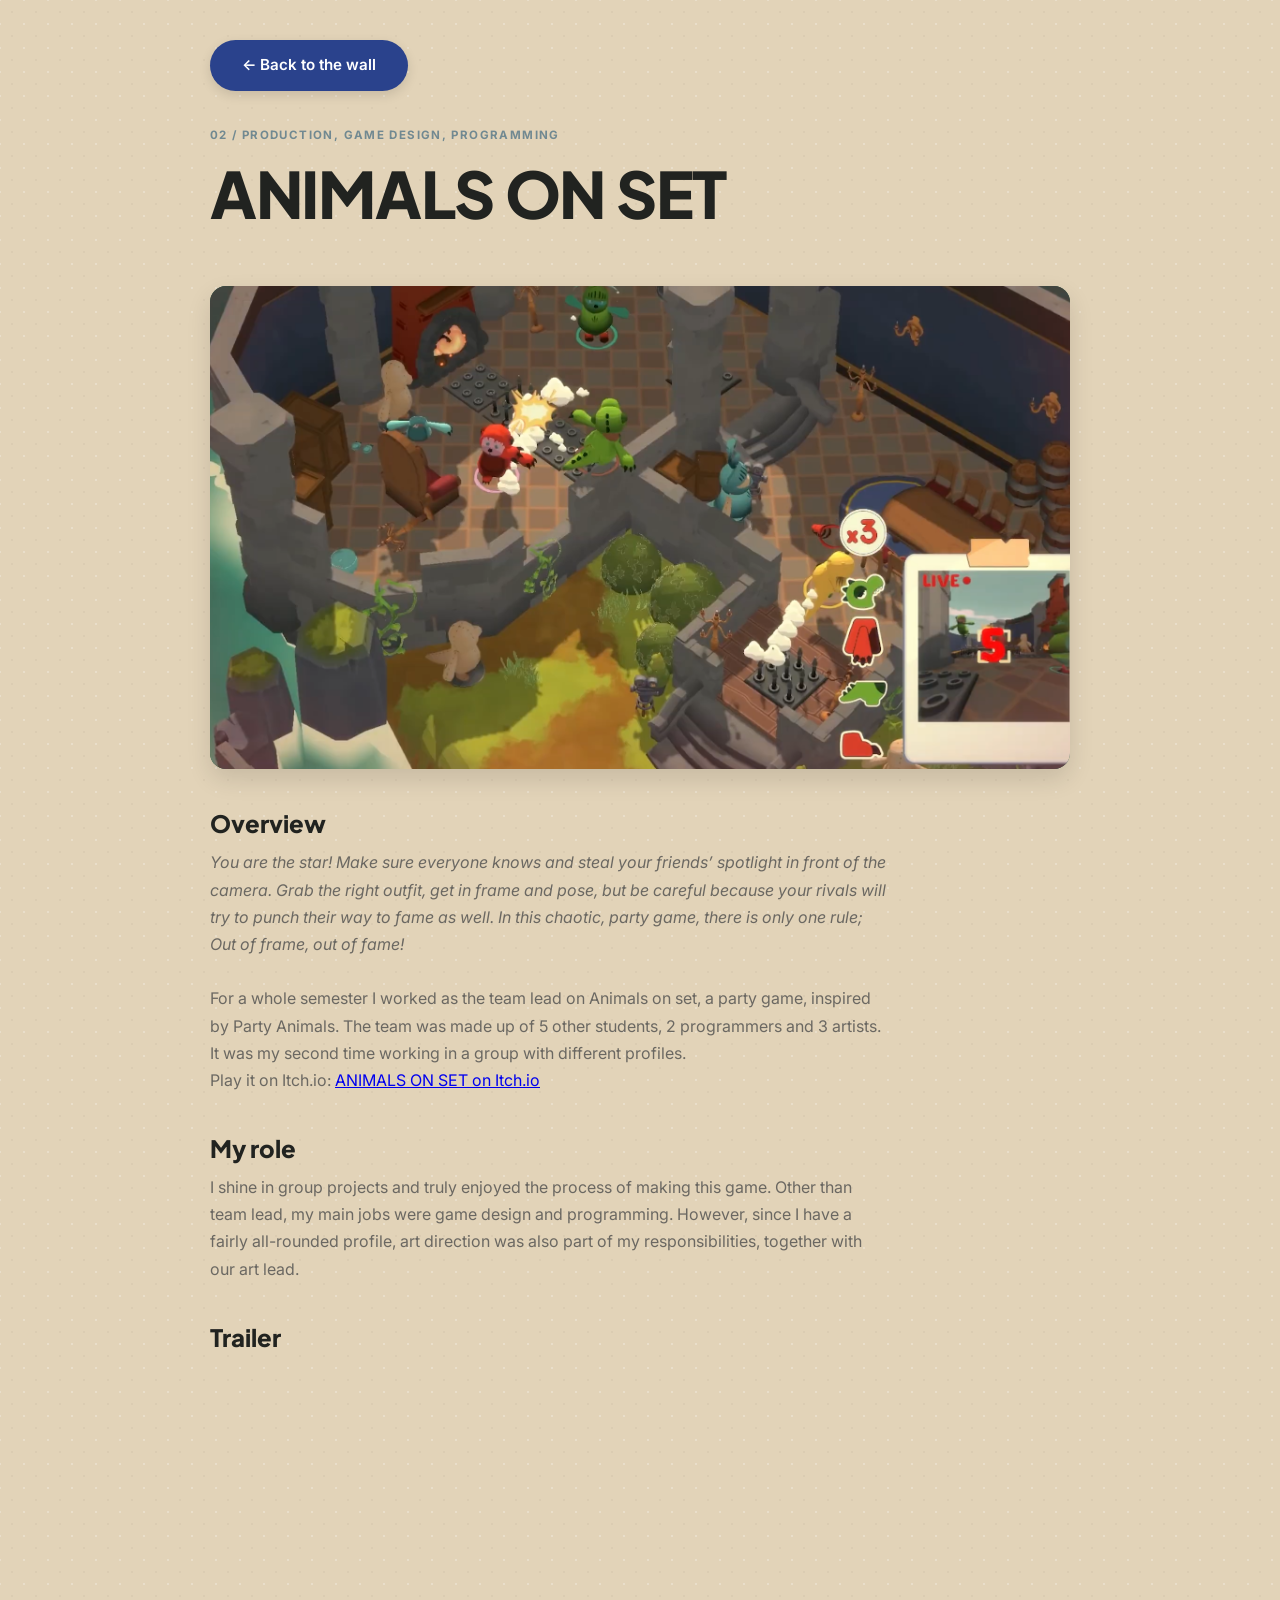
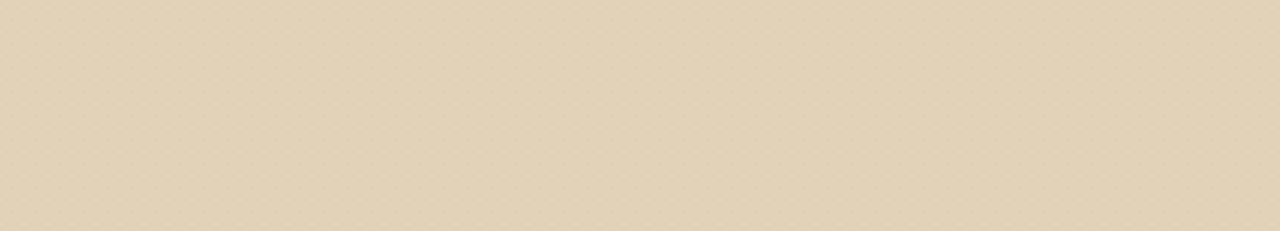
==== commit 3d049b0c: "finished sunday" ====
--- a/animals-on-set.html
+++ b/animals-on-set.html
@@ -28,6 +28,7 @@
         <i>You are the star! Make sure everyone knows and steal your friends’ spotlight in front of the camera. Grab the right outfit, get in frame and pose, but be careful because your rivals will try to punch their way to fame as well. In this chaotic, party game, there is only one rule; Out of frame, out of fame!</i>
       </p>
       <p><br>For a whole semester I worked as the team lead on Animals on set, a party game, inspired by Party Animals. The team was made up of 5 other students, 2 programmers and 3 artists. It was my second time working in a group with different profiles. </p>
+      <p>Play it on Itch.io: <a href="https://bartholomeus666.itch.io/animals-on-set" target="_blank" rel="noopener noreferrer">ANIMALS ON SET on Itch.io</a></p>
     </section>
 
     <section class="page-block">
--- a/style.css
+++ b/style.css
@@ -10,7 +10,7 @@
 
 :root {
 --bg-color: #E2D3B8;          /* Warm bouldering wall tan background */
---card-bg: rgba(155, 187, 151, 0.5);        /* Off-white paper card color */
+--card-bg: rgba(189, 179, 123, 0.5);        /* Off-white paper card color */
 --text-primary: #212320;       /* Dark charcoal for high contrast headers */
 --text-muted: #6B6862;         /* Muted brown/gray for body text */
 --green-hold: #3D7058;        /* Green hold color */
